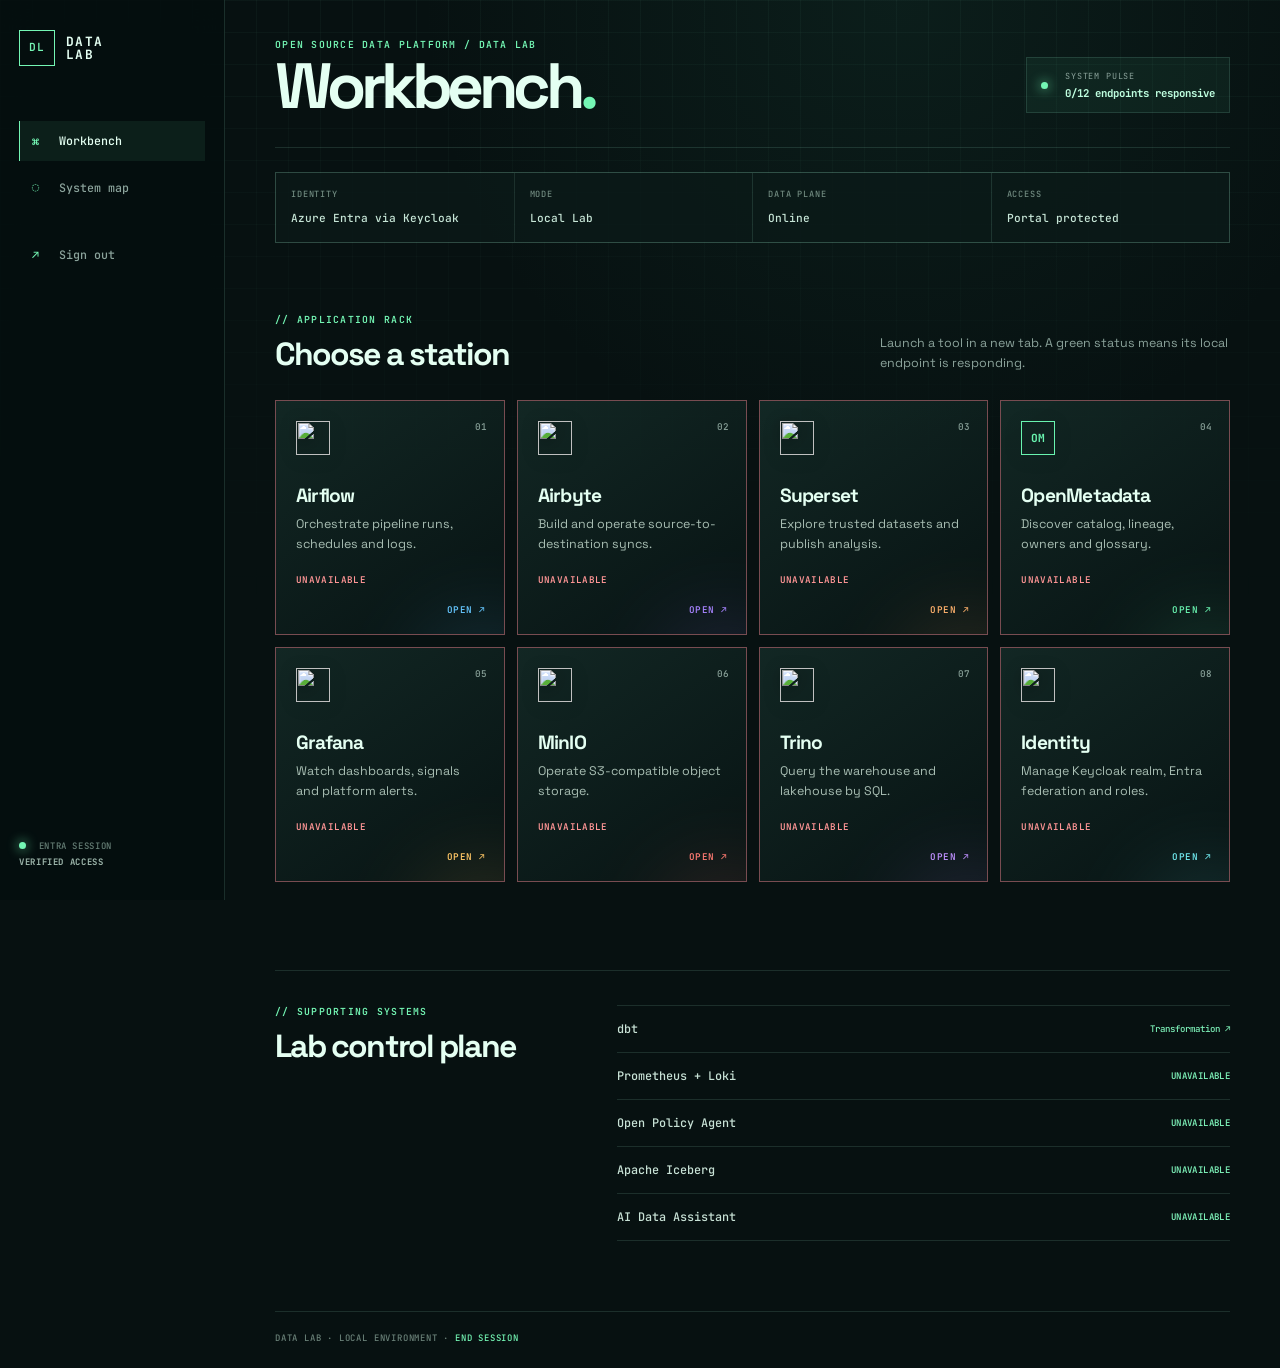
==== frontend/portal/portal/index.html @ 165b6724 "feat: add Azure-gated Data Lab portal" ====
<!doctype html>
<html lang="en">
  <head>
    <meta charset="UTF-8" />
    <meta name="viewport" content="width=device-width, initial-scale=1.0" />
    <title>Data Lab · Portal</title>
    <link rel="preconnect" href="https://fonts.googleapis.com" />
    <link rel="preconnect" href="https://fonts.gstatic.com" crossorigin />
    <link href="https://fonts.googleapis.com/css2?family=JetBrains+Mono:wght@400;500;600;700&family=Space+Grotesk:wght@400;500;600;700&display=swap" rel="stylesheet" />
    <link rel="stylesheet" href="styles.css" />
  </head>
  <body>
    <div class="grid-noise" aria-hidden="true"></div>
    <aside class="sidebar">
      <a class="portal-brand" href="/"><span>DL</span><b>DATA<br />LAB</b></a>
      <nav><a class="selected" href="#workbench"><i>⌘</i> Workbench</a><a href="#systems"><i>◌</i> System map</a><a href="/oauth2/sign_out?rd=/" class="logout"><i>↗</i> Sign out</a></nav>
      <div class="side-foot"><span class="live-dot"></span> ENTRA SESSION<br /><b>VERIFIED ACCESS</b></div>
    </aside>
    <main>
      <header class="portal-header"><div><p class="micro">OPEN SOURCE DATA PLATFORM / DATA LAB</p><h1>Workbench<span>.</span></h1></div><div class="header-status"><span class="live-dot"></span><div><small>SYSTEM PULSE</small><strong id="health-summary">Checking lab services…</strong></div></div></header>
      <section class="signal-strip"><div><span>IDENTITY</span><b>Azure Entra via Keycloak</b></div><div><span>MODE</span><b>Local Lab</b></div><div><span>DATA PLANE</span><b>Online</b></div><div><span>ACCESS</span><b>Portal protected</b></div></section>
      <section class="section-title" id="workbench"><div><p class="micro">// APPLICATION RACK</p><h2>Choose a station</h2></div><p>Launch a tool in a new tab. A green status means its local endpoint is responding.</p></section>
      <section class="tool-grid" aria-label="Data Lab applications">
        <a class="tool-card accent-blue" href="http://localhost:8080" target="_blank" rel="noreferrer" data-health="/health/airflow"><span class="tool-index">01</span><img src="https://cdn.simpleicons.org/apacheairflow/17A2B8" alt="" /><h3>Airflow</h3><p>Orchestrate pipeline runs, schedules and logs.</p><small class="status">Checking</small><b class="launch">OPEN ↗</b></a>
        <a class="tool-card accent-pink" href="http://localhost:8001" target="_blank" rel="noreferrer" data-health="/health/airbyte"><span class="tool-index">02</span><img src="https://cdn.simpleicons.org/airbyte/615EFF" alt="" /><h3>Airbyte</h3><p>Build and operate source-to-destination syncs.</p><small class="status">Checking</small><b class="launch">OPEN ↗</b></a>
        <a class="tool-card accent-orange" href="http://localhost:8088" target="_blank" rel="noreferrer" data-health="/health/superset"><span class="tool-index">03</span><img src="https://cdn.simpleicons.org/apachesuperset/20A7C9" alt="" /><h3>Superset</h3><p>Explore trusted datasets and publish analysis.</p><small class="status">Checking</small><b class="launch">OPEN ↗</b></a>
        <a class="tool-card accent-mint" href="http://localhost:8585" target="_blank" rel="noreferrer" data-health="/health/openmetadata"><span class="tool-index">04</span><span class="letter-logo">OM</span><h3>OpenMetadata</h3><p>Discover catalog, lineage, owners and glossary.</p><small class="status">Checking</small><b class="launch">OPEN ↗</b></a>
        <a class="tool-card accent-yellow" href="http://localhost:3001" target="_blank" rel="noreferrer" data-health="/health/grafana"><span class="tool-index">05</span><img src="https://cdn.simpleicons.org/grafana/F46800" alt="" /><h3>Grafana</h3><p>Watch dashboards, signals and platform alerts.</p><small class="status">Checking</small><b class="launch">OPEN ↗</b></a>
        <a class="tool-card accent-red" href="http://localhost:9001" target="_blank" rel="noreferrer" data-health="/health/minio"><span class="tool-index">06</span><img src="https://cdn.simpleicons.org/minio/C72E49" alt="" /><h3>MinIO</h3><p>Operate S3-compatible object storage.</p><small class="status">Checking</small><b class="launch">OPEN ↗</b></a>
        <a class="tool-card accent-violet" href="http://localhost:8081" target="_blank" rel="noreferrer" data-health="/health/trino"><span class="tool-index">07</span><img src="https://cdn.simpleicons.org/trino/DD00A1" alt="" /><h3>Trino</h3><p>Query the warehouse and lakehouse by SQL.</p><small class="status">Checking</small><b class="launch">OPEN ↗</b></a>
        <a class="tool-card accent-cyan" href="http://localhost:8180" target="_blank" rel="noreferrer" data-health="/health/keycloak"><span class="tool-index">08</span><img src="https://cdn.simpleicons.org/keycloak/5FA8FF" alt="" /><h3>Identity</h3><p>Manage Keycloak realm, Entra federation and roles.</p><small class="status">Checking</small><b class="launch">OPEN ↗</b></a>
      </section>
      <section class="systems" id="systems"><div><p class="micro">// SUPPORTING SYSTEMS</p><h2>Lab control plane</h2></div><div class="system-links"><a href="https://docs.getdbt.com/" target="_blank" rel="noreferrer">dbt <span>Transformation ↗</span></a><a href="http://localhost:9090" target="_blank" rel="noreferrer" data-health="/health/prometheus">Prometheus + Loki <span class="status">Checking</span></a><a href="http://localhost:8182/health" target="_blank" rel="noreferrer" data-health="/health/opa">Open Policy Agent <span class="status">Checking</span></a><a href="http://localhost:8181/v1/config" target="_blank" rel="noreferrer" data-health="/health/iceberg">Apache Iceberg <span class="status">Checking</span></a><a href="http://localhost:8010/health" target="_blank" rel="noreferrer" data-health="/health/ai">AI Data Assistant <span class="status">Checking</span></a></div></section>
      <footer>DATA LAB · LOCAL ENVIRONMENT · <a href="/oauth2/sign_out?rd=/">END SESSION</a></footer>
    </main>
    <script src="app.js"></script>
  </body>
</html>
---- frontend/portal/portal/styles.css ----
:root{color-scheme:dark;--bg:#071111;--panel:#0d1d1c;--line:rgba(170,255,224,.13);--ink:#e4fff2;--muted:#8ba39b;--mint:#74f6b4;font-family:"Space Grotesk",system-ui,sans-serif}*{box-sizing:border-box}html{scroll-behavior:smooth}body{margin:0;min-width:320px;background:radial-gradient(circle at 70% 0,rgba(37,103,83,.15),transparent 29%),var(--bg);color:var(--ink)}.grid-noise{position:fixed;inset:0;pointer-events:none;z-index:-1;background:linear-gradient(rgba(163,255,214,.035) 1px,transparent 1px),linear-gradient(90deg,rgba(163,255,214,.035) 1px,transparent 1px);background-size:32px 32px;mask-image:linear-gradient(to bottom,black,transparent 70%)}.sidebar{position:fixed;inset:0 auto 0 0;width:225px;padding:30px 19px;border-right:1px solid var(--line);background:rgba(5,15,15,.78);backdrop-filter:blur(16px);display:flex;flex-direction:column;z-index:4}.portal-brand{display:flex;align-items:center;gap:11px;color:var(--ink);text-decoration:none;font:600 .8rem "JetBrains Mono",monospace;letter-spacing:.1em;line-height:1.05}.portal-brand span{display:grid;place-items:center;width:36px;height:36px;border:1px solid var(--mint);color:var(--mint);font-size:.7rem}.sidebar nav{display:grid;gap:7px;margin-top:55px}.sidebar nav a{padding:12px;color:var(--muted);text-decoration:none;font:500 .73rem "JetBrains Mono",monospace;border-left:1px solid transparent;transition:.2s}.sidebar nav a:hover,.sidebar nav .selected{color:var(--ink);background:rgba(113,246,180,.07);border-color:var(--mint)}.sidebar nav i{display:inline-block;width:20px;font-style:normal;color:var(--mint)}.sidebar .logout{margin-top:20px}.side-foot{margin-top:auto;color:#667f76;font:500 .56rem "JetBrains Mono",monospace;line-height:1.8;letter-spacing:.07em}.side-foot b{color:#9cb5aa}.live-dot{display:inline-block;width:7px;height:7px;margin-right:7px;border-radius:50%;background:var(--mint);box-shadow:0 0 12px var(--mint);animation:blink 1.7s ease-in-out infinite}main{width:min(1440px,calc(100% - 225px));margin-left:225px;padding:38px 50px 24px}.portal-header{display:flex;align-items:end;justify-content:space-between;gap:20px;padding-bottom:34px;border-bottom:1px solid var(--line)}.micro{margin:0 0 8px;color:var(--mint);font:600 .61rem "JetBrains Mono",monospace;letter-spacing:.13em}.portal-header h1{margin:0;font-size:clamp(2.5rem,5vw,5.2rem);line-height:.85;letter-spacing:-.08em}.portal-header h1 span{color:var(--mint)}.header-status{display:flex;gap:10px;align-items:center;padding:12px 14px;background:rgba(104,246,180,.06);border:1px solid var(--line);font-family:"JetBrains Mono",monospace}.header-status small{display:block;color:var(--muted);font-size:.53rem;letter-spacing:.1em}.header-status strong{display:block;margin-top:4px;font-size:.67rem;color:#bfffe0}.signal-strip{display:grid;grid-template-columns:repeat(4,1fr);gap:1px;margin:24px 0 70px;background:var(--line);border:1px solid var(--line)}.signal-strip div{padding:15px;background:rgba(7,18,18,.8)}.signal-strip span{display:block;margin-bottom:6px;color:#718b80;font:500 .54rem "JetBrains Mono",monospace;letter-spacing:.1em}.signal-strip b{font:500 .7rem "JetBrains Mono",monospace;color:#c7e6d7}.section-title{display:flex;justify-content:space-between;align-items:end;gap:24px;margin-bottom:26px}.section-title h2,.systems h2{margin:0;font-size:2rem;letter-spacing:-.06em}.section-title>p{max-width:350px;margin:0;color:var(--muted);font-size:.78rem;line-height:1.6}.tool-grid{display:grid;grid-template-columns:repeat(4,minmax(190px,1fr));gap:12px}.tool-card{position:relative;min-height:235px;padding:20px;overflow:hidden;border:1px solid var(--line);background:linear-gradient(145deg,rgba(22,46,42,.78),rgba(8,20,20,.8));color:var(--ink);text-decoration:none;transition:transform .25s,border-color .25s,background .25s}.tool-card:before{content:"";position:absolute;inset:auto -25% -55% auto;width:150px;height:150px;border-radius:50%;background:var(--accent);filter:blur(40px);opacity:.13;transition:.25s}.tool-card:hover{transform:translateY(-5px);border-color:var(--accent);background:linear-gradient(145deg,rgba(31,67,59,.94),rgba(8,20,20,.88))}.tool-card:hover:before{opacity:.26}.accent-blue{--accent:#66c7ff}.accent-pink{--accent:#a784ff}.accent-orange{--accent:#ffb26d}.accent-mint{--accent:#69f4b0}.accent-yellow{--accent:#ffc766}.accent-red{--accent:#ff7b73}.accent-violet{--accent:#bf90ff}.accent-cyan{--accent:#70e8ee}.tool-index{position:absolute;right:17px;color:var(--muted);font:500 .58rem "JetBrains Mono",monospace}.tool-card img,.letter-logo{display:grid;place-items:center;width:34px;height:34px;object-fit:contain;filter:drop-shadow(0 3px 8px rgba(0,0,0,.3))}.letter-logo{border:1px solid var(--accent);color:var(--accent);font:700 .7rem "JetBrains Mono",monospace}.tool-card h3{margin:28px 0 7px;font-size:1.2rem;letter-spacing:-.04em}.tool-card p{margin:0;color:#a8beb3;font-size:.78rem;line-height:1.55}.status{display:block;margin-top:20px;color:var(--mint);font:600 .58rem "JetBrains Mono",monospace;letter-spacing:.04em}.tool-card.unhealthy{border-color:#784c51}.tool-card.unhealthy .status{color:#ff9696}.launch{position:absolute;right:18px;bottom:18px;color:var(--accent);font:600 .58rem "JetBrains Mono",monospace;letter-spacing:.05em}.systems{display:grid;grid-template-columns:1fr 2fr;gap:35px;margin-top:88px;padding-top:34px;border-top:1px solid var(--line)}.system-links{border-top:1px solid var(--line)}.system-links a{display:flex;align-items:center;justify-content:space-between;padding:15px 0;border-bottom:1px solid var(--line);color:#c8e2d6;text-decoration:none;font:500 .74rem "JetBrains Mono",monospace}.system-links a:hover{color:var(--mint)}.system-links span{margin:0;color:#7cefb7;font-size:.57rem}footer{margin-top:70px;padding-top:20px;border-top:1px solid var(--line);color:#6a8178;font:500 .56rem "JetBrains Mono",monospace;letter-spacing:.09em}footer a{color:var(--mint);text-decoration:none}@keyframes blink{50%{opacity:.35;box-shadow:none}}@media(max-width:1050px){.tool-grid{grid-template-columns:repeat(3,1fr)}}@media(max-width:760px){.sidebar{position:static;width:100%;height:auto;padding:15px 20px;flex-direction:row;align-items:center;border-right:0;border-bottom:1px solid var(--line)}.sidebar nav{display:flex;margin:0 0 0 auto}.sidebar nav a{padding:8px}.sidebar nav a:not(.selected),.side-foot{display:none}main{width:100%;margin:0;padding:28px 20px}.portal-header,.section-title{align-items:start;flex-direction:column}.signal-strip{grid-template-columns:repeat(2,1fr);margin-bottom:45px}.tool-grid{grid-template-columns:repeat(2,1fr)}.systems{grid-template-columns:1fr}}@media(max-width:480px){.tool-grid{grid-template-columns:1fr}.portal-header h1{font-size:3.3rem}.header-status{width:100%}.signal-strip{grid-template-columns:1fr}.systems{margin-top:58px}}
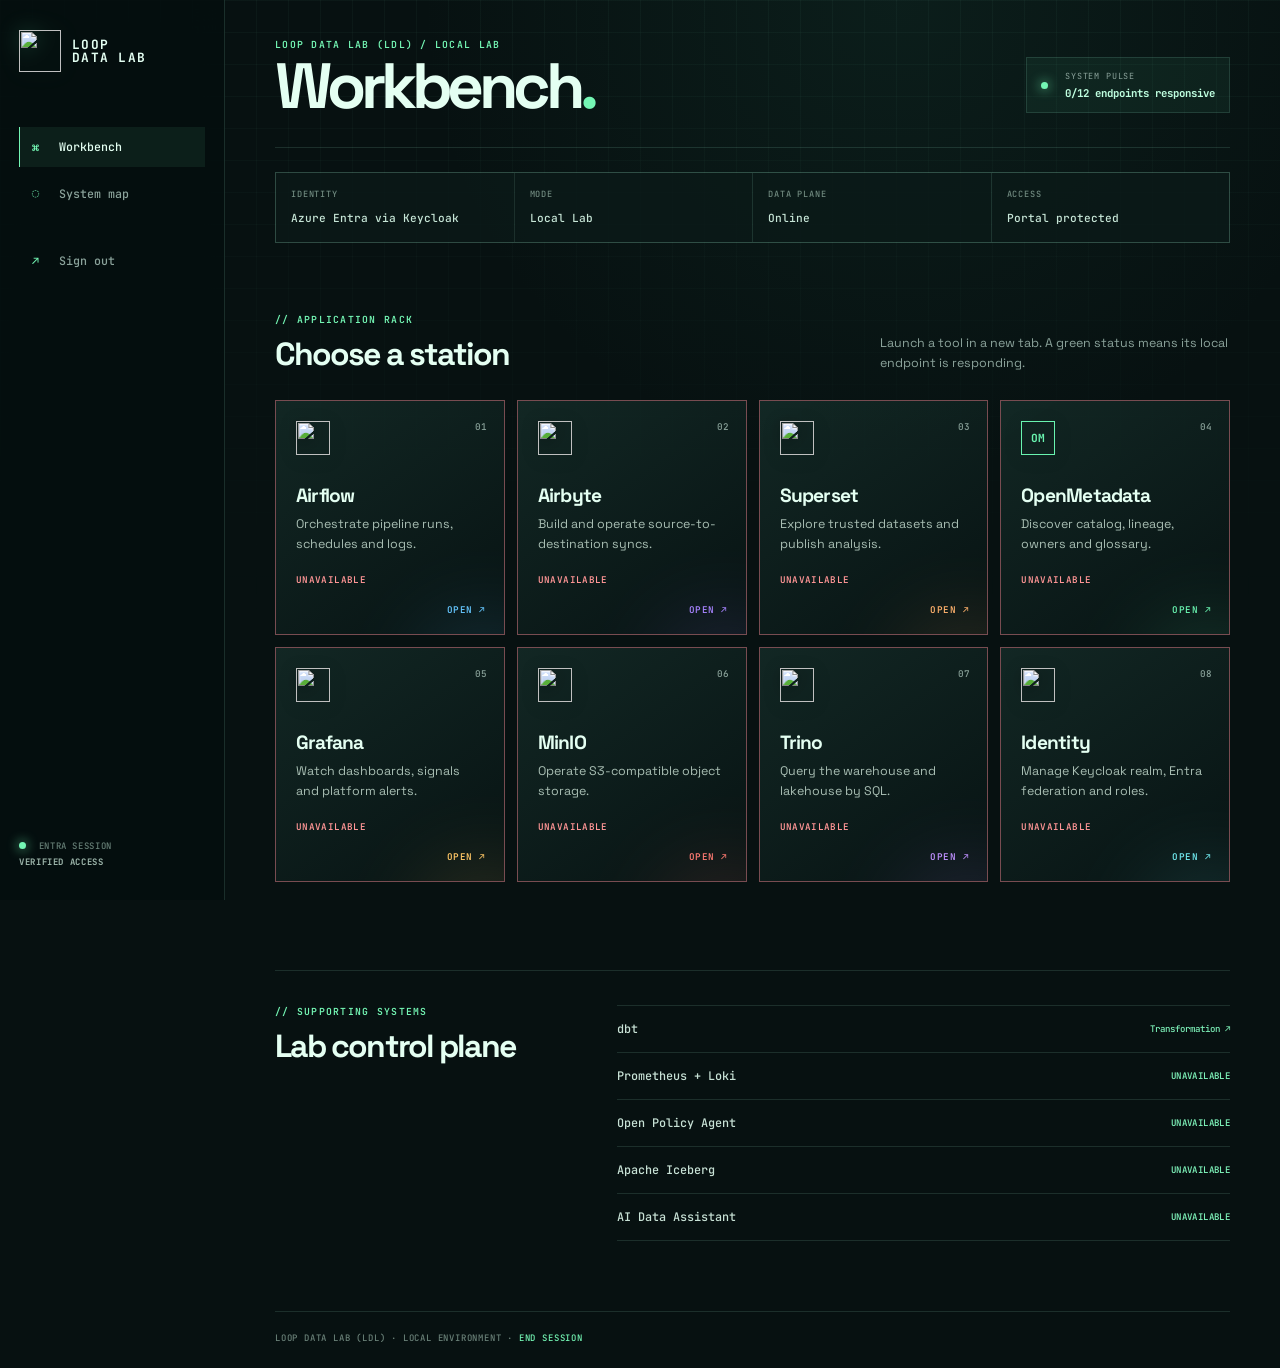
==== commit 128c825d: "feat: brand portal as Loop Data Lab" ====
--- a/frontend/portal/portal/index.html
+++ b/frontend/portal/portal/index.html
@@ -3,24 +3,25 @@
   <head>
     <meta charset="UTF-8" />
     <meta name="viewport" content="width=device-width, initial-scale=1.0" />
-    <title>Data Lab · Portal</title>
+    <title>Loop Data Lab (LDL) · Portal</title>
     <link rel="preconnect" href="https://fonts.googleapis.com" />
     <link rel="preconnect" href="https://fonts.gstatic.com" crossorigin />
     <link href="https://fonts.googleapis.com/css2?family=JetBrains+Mono:wght@400;500;600;700&family=Space+Grotesk:wght@400;500;600;700&display=swap" rel="stylesheet" />
     <link rel="stylesheet" href="styles.css" />
+    <link rel="stylesheet" href="../branding.css" />
   </head>
   <body>
     <div class="grid-noise" aria-hidden="true"></div>
     <aside class="sidebar">
-      <a class="portal-brand" href="/"><span>DL</span><b>DATA<br />LAB</b></a>
+      <a class="portal-brand" href="/"><img src="/assets/ldl-logo.svg" alt="" /><b>LOOP<br />DATA LAB</b></a>
       <nav><a class="selected" href="#workbench"><i>⌘</i> Workbench</a><a href="#systems"><i>◌</i> System map</a><a href="/oauth2/sign_out?rd=/" class="logout"><i>↗</i> Sign out</a></nav>
       <div class="side-foot"><span class="live-dot"></span> ENTRA SESSION<br /><b>VERIFIED ACCESS</b></div>
     </aside>
     <main>
-      <header class="portal-header"><div><p class="micro">OPEN SOURCE DATA PLATFORM / DATA LAB</p><h1>Workbench<span>.</span></h1></div><div class="header-status"><span class="live-dot"></span><div><small>SYSTEM PULSE</small><strong id="health-summary">Checking lab services…</strong></div></div></header>
+      <header class="portal-header"><div><p class="micro">LOOP DATA LAB (LDL) / LOCAL LAB</p><h1>Workbench<span>.</span></h1></div><div class="header-status"><span class="live-dot"></span><div><small>SYSTEM PULSE</small><strong id="health-summary">Checking lab services…</strong></div></div></header>
       <section class="signal-strip"><div><span>IDENTITY</span><b>Azure Entra via Keycloak</b></div><div><span>MODE</span><b>Local Lab</b></div><div><span>DATA PLANE</span><b>Online</b></div><div><span>ACCESS</span><b>Portal protected</b></div></section>
       <section class="section-title" id="workbench"><div><p class="micro">// APPLICATION RACK</p><h2>Choose a station</h2></div><p>Launch a tool in a new tab. A green status means its local endpoint is responding.</p></section>
-      <section class="tool-grid" aria-label="Data Lab applications">
+      <section class="tool-grid" aria-label="Loop Data Lab applications">
         <a class="tool-card accent-blue" href="http://localhost:8080" target="_blank" rel="noreferrer" data-health="/health/airflow"><span class="tool-index">01</span><img src="https://cdn.simpleicons.org/apacheairflow/17A2B8" alt="" /><h3>Airflow</h3><p>Orchestrate pipeline runs, schedules and logs.</p><small class="status">Checking</small><b class="launch">OPEN ↗</b></a>
         <a class="tool-card accent-pink" href="http://localhost:8001" target="_blank" rel="noreferrer" data-health="/health/airbyte"><span class="tool-index">02</span><img src="https://cdn.simpleicons.org/airbyte/615EFF" alt="" /><h3>Airbyte</h3><p>Build and operate source-to-destination syncs.</p><small class="status">Checking</small><b class="launch">OPEN ↗</b></a>
         <a class="tool-card accent-orange" href="http://localhost:8088" target="_blank" rel="noreferrer" data-health="/health/superset"><span class="tool-index">03</span><img src="https://cdn.simpleicons.org/apachesuperset/20A7C9" alt="" /><h3>Superset</h3><p>Explore trusted datasets and publish analysis.</p><small class="status">Checking</small><b class="launch">OPEN ↗</b></a>
@@ -31,7 +32,7 @@
         <a class="tool-card accent-cyan" href="http://localhost:8180" target="_blank" rel="noreferrer" data-health="/health/keycloak"><span class="tool-index">08</span><img src="https://cdn.simpleicons.org/keycloak/5FA8FF" alt="" /><h3>Identity</h3><p>Manage Keycloak realm, Entra federation and roles.</p><small class="status">Checking</small><b class="launch">OPEN ↗</b></a>
       </section>
       <section class="systems" id="systems"><div><p class="micro">// SUPPORTING SYSTEMS</p><h2>Lab control plane</h2></div><div class="system-links"><a href="https://docs.getdbt.com/" target="_blank" rel="noreferrer">dbt <span>Transformation ↗</span></a><a href="http://localhost:9090" target="_blank" rel="noreferrer" data-health="/health/prometheus">Prometheus + Loki <span class="status">Checking</span></a><a href="http://localhost:8182/health" target="_blank" rel="noreferrer" data-health="/health/opa">Open Policy Agent <span class="status">Checking</span></a><a href="http://localhost:8181/v1/config" target="_blank" rel="noreferrer" data-health="/health/iceberg">Apache Iceberg <span class="status">Checking</span></a><a href="http://localhost:8010/health" target="_blank" rel="noreferrer" data-health="/health/ai">AI Data Assistant <span class="status">Checking</span></a></div></section>
-      <footer>DATA LAB · LOCAL ENVIRONMENT · <a href="/oauth2/sign_out?rd=/">END SESSION</a></footer>
+      <footer>LOOP DATA LAB (LDL) · LOCAL ENVIRONMENT · <a href="/oauth2/sign_out?rd=/">END SESSION</a></footer>
     </main>
     <script src="app.js"></script>
   </body>
--- a/frontend/portal/branding.css
+++ b/frontend/portal/branding.css
@@ -0,0 +1,16 @@
+.brand-logo {
+  width: 38px;
+  height: 38px;
+  filter: drop-shadow(0 0 11px rgba(105, 244, 176, .24));
+}
+
+.brand b {
+  color: var(--mint);
+  font-weight: 700;
+}
+
+.portal-brand img {
+  width: 42px;
+  height: 42px;
+  filter: drop-shadow(0 0 11px rgba(105, 244, 176, .24));
+}
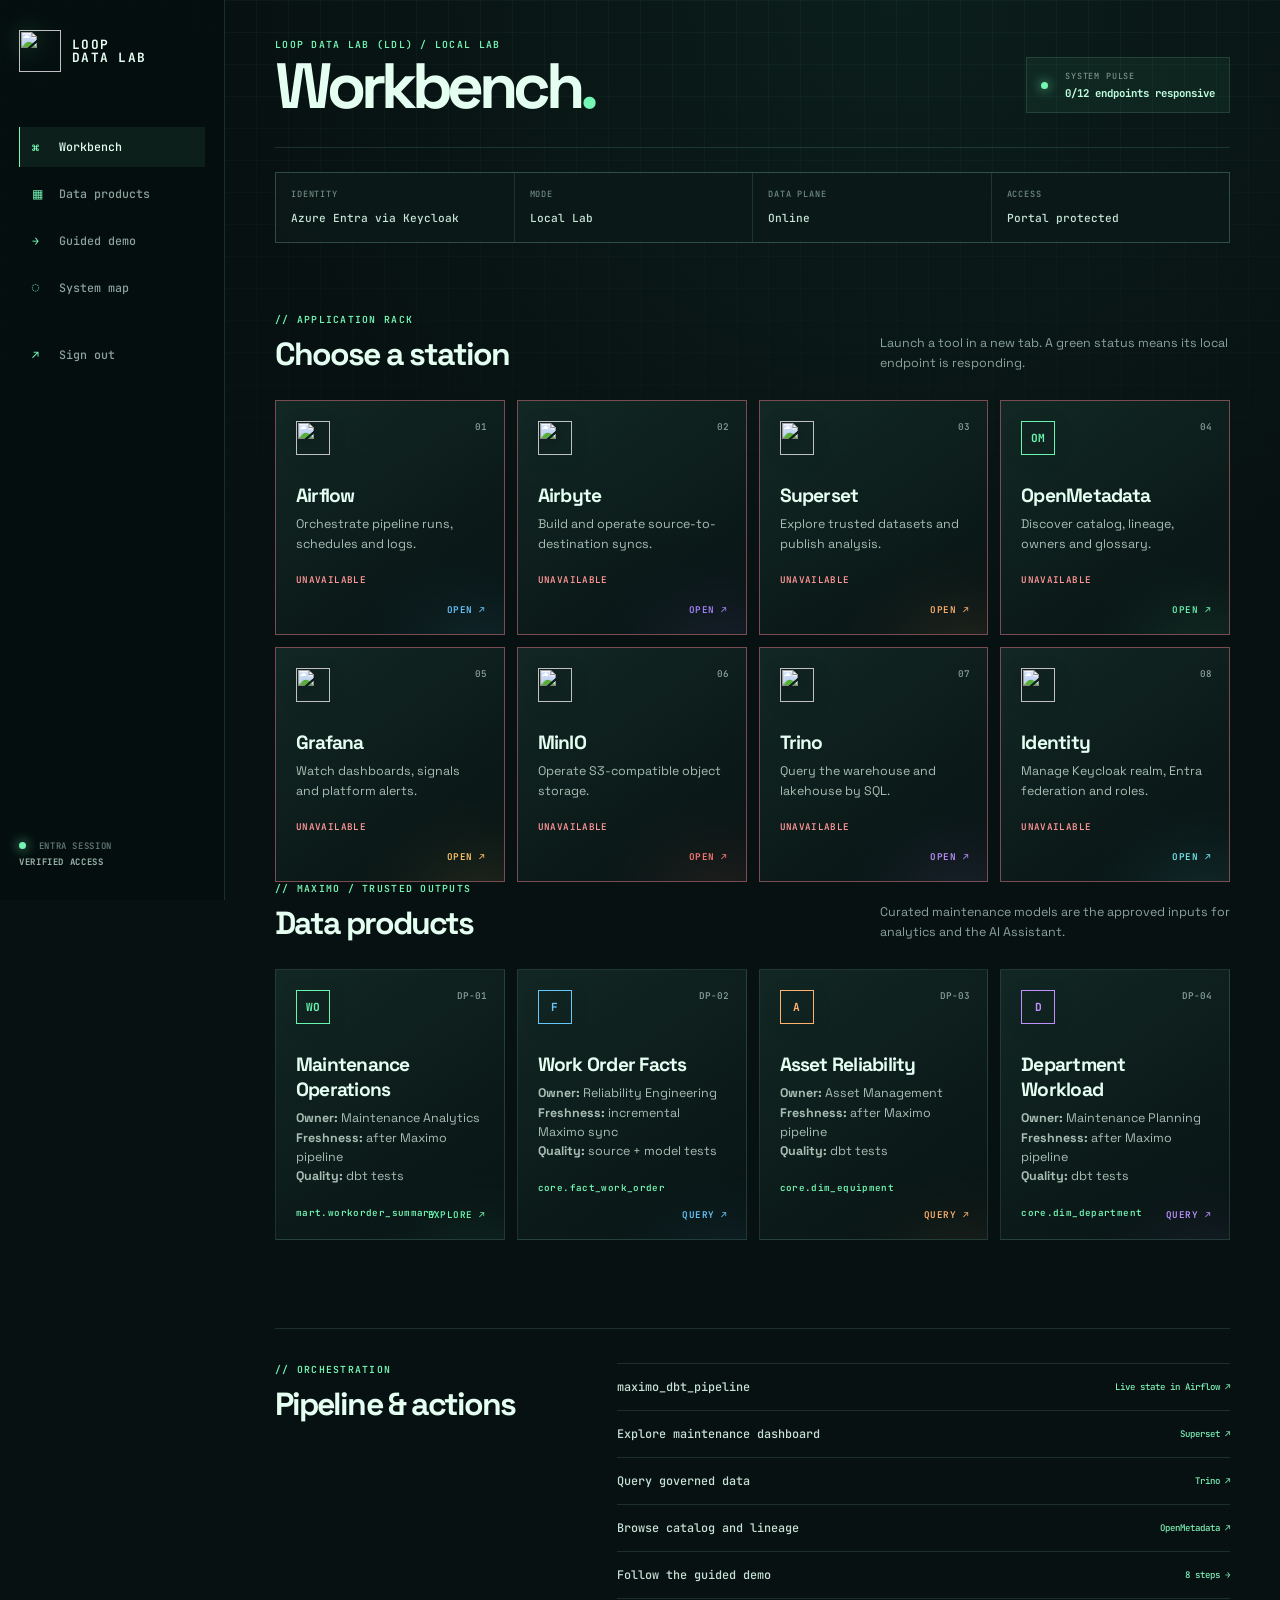
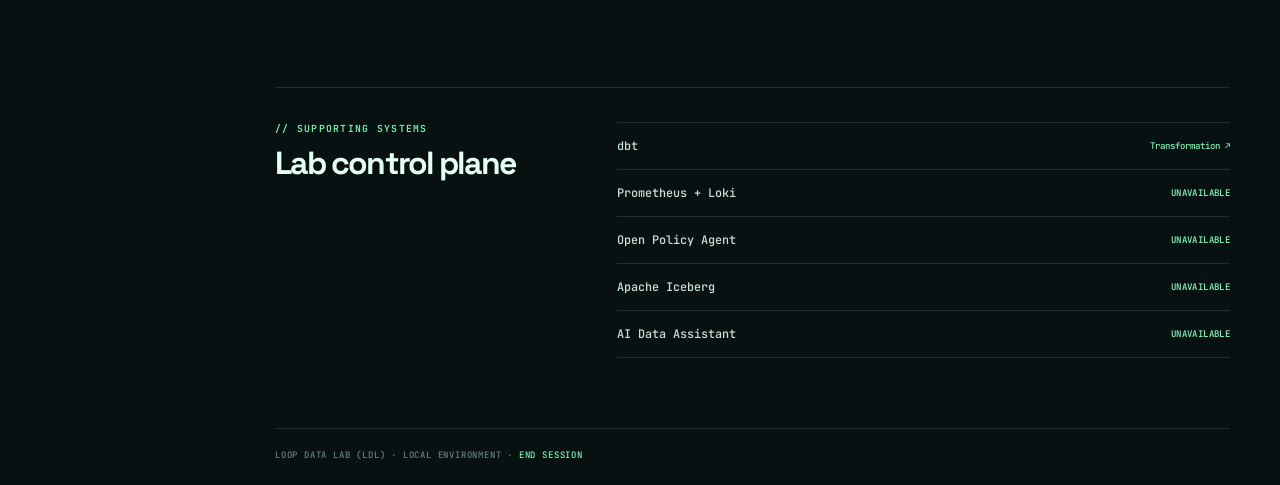
==== commit 91660c95: "feat: introduce local Kubernetes runtime deployment with Helm charts, automated lifecycle scripts, a" ====
--- a/frontend/portal/portal/index.html
+++ b/frontend/portal/portal/index.html
@@ -4,6 +4,8 @@
     <meta charset="UTF-8" />
     <meta name="viewport" content="width=device-width, initial-scale=1.0" />
     <title>Loop Data Lab (LDL) · Portal</title>
+    <link rel="icon" type="image/svg+xml" href="/assets/ldl-logo.svg" />
+    <link rel="shortcut icon" href="/assets/ldl-logo.svg" />
     <link rel="preconnect" href="https://fonts.googleapis.com" />
     <link rel="preconnect" href="https://fonts.gstatic.com" crossorigin />
     <link href="https://fonts.googleapis.com/css2?family=JetBrains+Mono:wght@400;500;600;700&family=Space+Grotesk:wght@400;500;600;700&display=swap" rel="stylesheet" />
@@ -14,7 +16,7 @@
     <div class="grid-noise" aria-hidden="true"></div>
     <aside class="sidebar">
       <a class="portal-brand" href="/"><img src="/assets/ldl-logo.svg" alt="" /><b>LOOP<br />DATA LAB</b></a>
-      <nav><a class="selected" href="#workbench"><i>⌘</i> Workbench</a><a href="#systems"><i>◌</i> System map</a><a href="/oauth2/sign_out?rd=/" class="logout"><i>↗</i> Sign out</a></nav>
+      <nav><a class="selected" href="#workbench"><i>⌘</i> Workbench</a><a href="#products"><i>▦</i> Data products</a><a href="demo.html"><i>→</i> Guided demo</a><a href="#systems"><i>◌</i> System map</a><a href="/oauth2/sign_out?rd=/" class="logout"><i>↗</i> Sign out</a></nav>
       <div class="side-foot"><span class="live-dot"></span> ENTRA SESSION<br /><b>VERIFIED ACCESS</b></div>
     </aside>
     <main>
@@ -31,6 +33,14 @@
         <a class="tool-card accent-violet" href="http://localhost:8081" target="_blank" rel="noreferrer" data-health="/health/trino"><span class="tool-index">07</span><img src="https://cdn.simpleicons.org/trino/DD00A1" alt="" /><h3>Trino</h3><p>Query the warehouse and lakehouse by SQL.</p><small class="status">Checking</small><b class="launch">OPEN ↗</b></a>
         <a class="tool-card accent-cyan" href="http://localhost:8180" target="_blank" rel="noreferrer" data-health="/health/keycloak"><span class="tool-index">08</span><img src="https://cdn.simpleicons.org/keycloak/5FA8FF" alt="" /><h3>Identity</h3><p>Manage Keycloak realm, Entra federation and roles.</p><small class="status">Checking</small><b class="launch">OPEN ↗</b></a>
       </section>
+      <section class="section-title" id="products"><div><p class="micro">// MAXIMO / TRUSTED OUTPUTS</p><h2>Data products</h2></div><p>Curated maintenance models are the approved inputs for analytics and the AI Assistant.</p></section>
+      <section class="tool-grid" aria-label="Maximo data products">
+        <a class="tool-card accent-mint" href="http://localhost:8088" target="_blank" rel="noreferrer"><span class="tool-index">DP-01</span><span class="letter-logo">WO</span><h3>Maintenance Operations</h3><p><b>Owner:</b> Maintenance Analytics<br /><b>Freshness:</b> after Maximo pipeline<br /><b>Quality:</b> dbt tests</p><small class="status">mart.workorder_summary</small><b class="launch">EXPLORE ↗</b></a>
+        <a class="tool-card accent-blue" href="http://localhost:8081" target="_blank" rel="noreferrer"><span class="tool-index">DP-02</span><span class="letter-logo">F</span><h3>Work Order Facts</h3><p><b>Owner:</b> Reliability Engineering<br /><b>Freshness:</b> incremental Maximo sync<br /><b>Quality:</b> source + model tests</p><small class="status">core.fact_work_order</small><b class="launch">QUERY ↗</b></a>
+        <a class="tool-card accent-orange" href="http://localhost:8081" target="_blank" rel="noreferrer"><span class="tool-index">DP-03</span><span class="letter-logo">A</span><h3>Asset Reliability</h3><p><b>Owner:</b> Asset Management<br /><b>Freshness:</b> after Maximo pipeline<br /><b>Quality:</b> dbt tests</p><small class="status">core.dim_equipment</small><b class="launch">QUERY ↗</b></a>
+        <a class="tool-card accent-violet" href="http://localhost:8081" target="_blank" rel="noreferrer"><span class="tool-index">DP-04</span><span class="letter-logo">D</span><h3>Department Workload</h3><p><b>Owner:</b> Maintenance Planning<br /><b>Freshness:</b> after Maximo pipeline<br /><b>Quality:</b> dbt tests</p><small class="status">core.dim_department</small><b class="launch">QUERY ↗</b></a>
+      </section>
+      <section class="systems"><div><p class="micro">// ORCHESTRATION</p><h2>Pipeline & actions</h2></div><div class="system-links"><a href="http://localhost:8080/dags/maximo_dbt_pipeline/grid" target="_blank" rel="noreferrer">maximo_dbt_pipeline <span>Live state in Airflow ↗</span></a><a href="http://localhost:8088" target="_blank" rel="noreferrer">Explore maintenance dashboard <span>Superset ↗</span></a><a href="http://localhost:8081" target="_blank" rel="noreferrer">Query governed data <span>Trino ↗</span></a><a href="http://localhost:8585" target="_blank" rel="noreferrer">Browse catalog and lineage <span>OpenMetadata ↗</span></a><a href="demo.html">Follow the guided demo <span>8 steps →</span></a></div></section>
       <section class="systems" id="systems"><div><p class="micro">// SUPPORTING SYSTEMS</p><h2>Lab control plane</h2></div><div class="system-links"><a href="https://docs.getdbt.com/" target="_blank" rel="noreferrer">dbt <span>Transformation ↗</span></a><a href="http://localhost:9090" target="_blank" rel="noreferrer" data-health="/health/prometheus">Prometheus + Loki <span class="status">Checking</span></a><a href="http://localhost:8182/health" target="_blank" rel="noreferrer" data-health="/health/opa">Open Policy Agent <span class="status">Checking</span></a><a href="http://localhost:8181/v1/config" target="_blank" rel="noreferrer" data-health="/health/iceberg">Apache Iceberg <span class="status">Checking</span></a><a href="http://localhost:8010/health" target="_blank" rel="noreferrer" data-health="/health/ai">AI Data Assistant <span class="status">Checking</span></a></div></section>
       <footer>LOOP DATA LAB (LDL) · LOCAL ENVIRONMENT · <a href="/oauth2/sign_out?rd=/">END SESSION</a></footer>
     </main>
